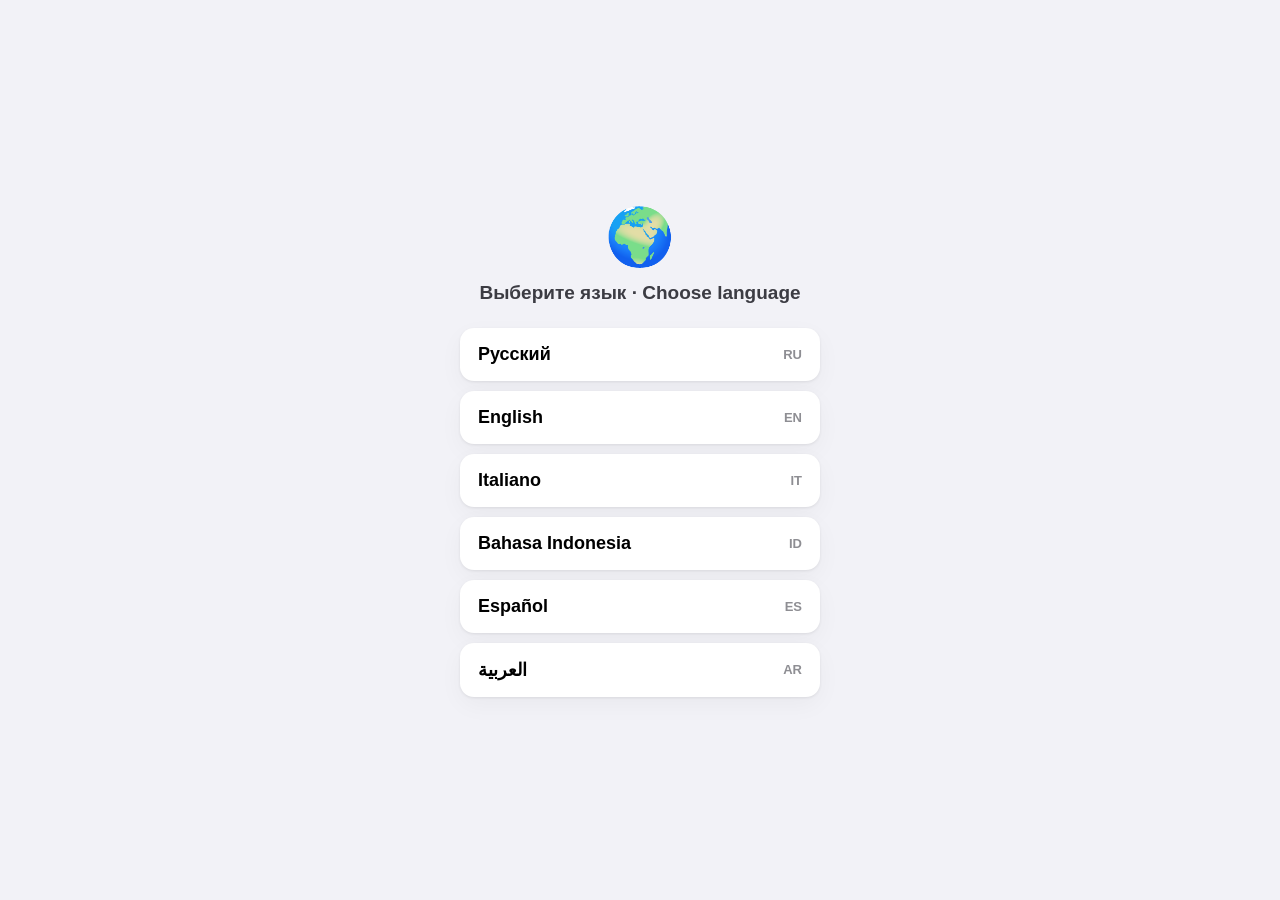
==== index.html @ 76f82409 "UX fixes: category carousel, backgrounds, warm dark theme, safer icons (v1.9) - Categories now pagin" ====
<!DOCTYPE html>
<html lang="ru">
<head>
  <meta charset="UTF-8">
  <meta name="viewport" content="width=device-width, initial-scale=1.0, viewport-fit=cover, maximum-scale=1.0, user-scalable=no">
  <meta name="theme-color" content="#F2F2F7" media="(prefers-color-scheme: light)">
  <meta name="theme-color" content="#241C15" media="(prefers-color-scheme: dark)">

  <!-- iOS PWA / установка на домашний экран -->
  <meta name="apple-mobile-web-app-capable" content="yes">
  <meta name="mobile-web-app-capable" content="yes">
  <meta name="apple-mobile-web-app-status-bar-style" content="default">
  <meta name="apple-mobile-web-app-title" content="Финансы">
  <link rel="apple-touch-icon" href="icons/apple-touch-icon.png">
  <link rel="icon" href="icons/icon-192.png">

  <link rel="manifest" href="manifest.webmanifest">
  <link rel="stylesheet" href="css/app.css">
  <title>Финансы</title>
</head>
<body>
  <div id="app">
    <header id="header">
      <button id="menu-btn" type="button" aria-label="Меню"><span></span><span></span><span></span></button>
      <div id="mode-label"></div>
      <div id="head-spacer"></div>
      <div id="head-balance"></div>
      <button id="analytics-btn" type="button" aria-label="Analytics">📊</button>
    </header>
    <main id="content"></main>
  </div>
  <script type="module" src="js/app.js"></script>
</body>
</html>
---- css/app.css ----
/* app.css — оформление в стиле iOS. Светлая/тёмная тема, safe-area insets. */

:root {
  --bg: #F2F2F7;
  --bg-elev: #FFFFFF;
  --card: #FFFFFF;
  --text: #000000;
  --text-2: #3C3C43;
  --text-3: #8E8E93;
  --sep: rgba(60,60,67,0.14);
  --sep-strong: rgba(60,60,67,0.29);
  --accent: #0A84FF;
  --green: #34C759;
  --red: #FF3B30;
  --fill: rgba(120,120,128,0.12);
  --fill-2: rgba(120,120,128,0.20);
  --shadow: 0 1px 3px rgba(0,0,0,0.08), 0 8px 24px rgba(0,0,0,0.04);
  --radius: 14px;
  --radius-lg: 20px;
  --tabbar-h: 56px;
  --safe-top: env(safe-area-inset-top, 0px);
  --safe-bottom: env(safe-area-inset-bottom, 0px);
  font-family: -apple-system, BlinkMacSystemFont, "SF Pro Text", "Segoe UI", Roboto, Helvetica, Arial, sans-serif;
}

/* Тёплая тёмная тема: не чёрная, а тёмно-коричнево-оливковая, мягкая,
   с охровыми нотками и невысоким контрастом. */
@media (prefers-color-scheme: dark) {
  :root:not([data-theme="light"]) {
    --bg: #241C15;
    --bg-elev: #322820;
    --card: #322820;
    --text: #F1E8DB;
    --text-2: #DECFBC;
    --text-3: #AA9A85;
    --sep: rgba(140,118,92,0.30);
    --sep-strong: rgba(170,146,116,0.52);
    --accent: #0A84FF;
    --fill: rgba(180,156,126,0.14);
    --fill-2: rgba(180,156,126,0.24);
    --shadow: 0 1px 3px rgba(0,0,0,0.45);
  }
}

:root[data-theme="dark"] {
  --bg: #241C15;
  --bg-elev: #322820;
  --card: #322820;
  --text: #F1E8DB;
  --text-2: #DECFBC;
  --text-3: #AA9A85;
  --sep: rgba(140,118,92,0.30);
  --sep-strong: rgba(170,146,116,0.52);
  --fill: rgba(180,156,126,0.14);
  --fill-2: rgba(180,156,126,0.24);
  --shadow: 0 1px 3px rgba(0,0,0,0.45);
}

* { margin: 0; padding: 0; box-sizing: border-box; -webkit-tap-highlight-color: transparent; }

/* touch-action: manipulation убирает двойной тап-зум iOS (мешал при быстром
   наборе цифр). text-size-adjust не даёт Safari масштабировать текст. */
html { -webkit-text-size-adjust: 100%; text-size-adjust: 100%; touch-action: manipulation; }
html, body { height: 100%; }

body {
  background: var(--bg);
  color: var(--text);
  overflow: hidden;
  -webkit-font-smoothing: antialiased;
  overscroll-behavior: none;
  touch-action: manipulation;
}
button, .key, .cat-chip, .tab, #menu-btn, #analytics-btn { touch-action: manipulation; }

button { font-family: inherit; cursor: pointer; border: none; background: none; color: inherit; }
input, select { font-family: inherit; font-size: 17px; color: var(--text); }

/* ---- Каркас приложения ---- */
#app {
  display: flex; flex-direction: column; height: 100vh; height: 100dvh;
  position: relative; background-color: var(--bg);
  background-repeat: repeat; background-position: center;
}
/* Тонкий «затемнитель» поверх своего фонового изображения — чтобы данные
   оставались читабельными (фон ненавязчивый). */
[data-bg="custom"] #app { background-image: var(--bg-custom); background-size: cover; background-attachment: fixed; }
[data-bg="custom"] #app::after {
  content: ''; position: absolute; inset: 0; background: var(--bg);
  opacity: 0.82; pointer-events: none; z-index: 0;
}
#header, #content { position: relative; z-index: 1; }

#header {
  display: flex; align-items: center;
  padding: calc(var(--safe-top) + 10px) 16px 6px;
  background: transparent;
}
#menu-btn {
  width: 42px; height: 42px; border-radius: 12px; background: var(--fill);
  display: flex; flex-direction: column; align-items: center; justify-content: center; gap: 4px;
}
#menu-btn:active { background: var(--fill-2); }
#menu-btn span { display: block; width: 18px; height: 2px; border-radius: 2px; background: var(--text); }
#header #mode-label { margin-inline-start: 12px; font-size: 21px; font-weight: 700; letter-spacing: -0.3px; }
#header #mode-label.expense { color: var(--accent); }
#header #mode-label.income { color: var(--green); }

#head-spacer { flex: 1; }
#head-balance { font-size: 15px; font-weight: 700; font-variant-numeric: tabular-nums; margin-inline-end: 8px; }
#analytics-btn { width: 38px; height: 38px; border-radius: 10px; background: var(--fill); display: flex; align-items: center; justify-content: center; font-size: 18px; }
#analytics-btn:active { background: var(--fill-2); }

/* Контейнер страницы окна — тащится пальцем при свайпе. */
.pager { min-height: 60vh; will-change: transform; }
#content.fit-mode { overflow: hidden; }
#content.fit-mode .pager { min-height: 0; }

/* ---- Новый «Обзор»: ввод в 2 касания ---- */
.entry-amount {
  text-align: center; font-size: 42px; font-weight: 700; letter-spacing: -1px;
  padding: 6px 0 14px; font-variant-numeric: tabular-nums;
}
.entry-amount.zero { color: var(--text-3); }
.entry-amount.shake { animation: shakeX .4s; }
@keyframes shakeX { 0%,100%{transform:translateX(0)} 20%,60%{transform:translateX(-8px)} 40%,80%{transform:translateX(8px)} }
.entry-keypad { display: grid; grid-template-columns: repeat(3, 1fr); gap: 8px; }
.entry-keypad .key {
  height: 52px; border-radius: 12px; background: var(--fill);
  font-size: 25px; font-weight: 500; display: flex; align-items: center; justify-content: center;
  transition: background .1s, transform .08s;
}
.entry-keypad .key:active { background: var(--fill-2); transform: scale(0.96); }
.entry-keypad .key-zero { grid-column: span 2; }
.entry-keypad .key-del { background: transparent; font-size: 22px; }

.cat-pager { margin-top: 14px; }
.cat-page { display: grid; grid-template-columns: repeat(4, 1fr); gap: 8px; }
.cat-dots { display: flex; justify-content: center; gap: 6px; margin-top: 10px; min-height: 8px; }
.cat-dot { width: 6px; height: 6px; border-radius: 50%; background: var(--sep-strong); transition: all .2s; }
.cat-dot.active { background: var(--accent); width: 16px; border-radius: 3px; }
.home-pager.income-mode .cat-dot.active { background: var(--green); }

.mini-hist { margin-top: 18px; }
.mini-hist-head { display: flex; align-items: center; justify-content: space-between; margin: 0 4px 8px; }
.mini-hist-head span { font-size: 15px; font-weight: 600; color: var(--text-2); }
.mini-more { color: var(--accent); font-size: 14px; font-weight: 600; }
.mini-empty { text-align: center; color: var(--text-3); padding: 16px; font-size: 15px; }

#content {
  flex: 1;
  overflow-y: auto;
  -webkit-overflow-scrolling: touch;
  padding: 8px 16px calc(var(--safe-bottom) + 96px);
}

/* ---- Таб-бар ---- */
#tabbar {
  position: fixed; left: 0; right: 0; bottom: 0;
  height: calc(var(--tabbar-h) + var(--safe-bottom));
  padding-bottom: var(--safe-bottom);
  display: flex;
  background: color-mix(in srgb, var(--bg-elev) 82%, transparent);
  backdrop-filter: saturate(180%) blur(20px);
  -webkit-backdrop-filter: saturate(180%) blur(20px);
  border-top: 0.5px solid var(--sep);
  z-index: 50;
}
.tab {
  flex: 1; display: flex; flex-direction: column; align-items: center; justify-content: center;
  gap: 2px; color: var(--text-3); transition: color .15s;
}
.tab.active { color: var(--accent); }
.tab-icon { font-size: 22px; line-height: 1; }
.tab-label { font-size: 10px; font-weight: 500; }

/* ---- Плавающая кнопка + ---- */
#fab {
  position: fixed; right: 20px;
  bottom: calc(var(--safe-bottom) + 22px);
  width: 56px; height: 56px; border-radius: 50%;
  background: var(--accent); color: #fff;
  font-size: 30px; font-weight: 300; line-height: 1;
  display: flex; align-items: center; justify-content: center;
  box-shadow: 0 6px 20px rgba(10,132,255,0.5);
  z-index: 40; transition: transform .12s;
}
#fab:active { transform: scale(0.92); }

/* ---- Заголовки экранов ---- */
.screen-title { font-size: 28px; font-weight: 700; letter-spacing: -0.5px; margin: 8px 4px 16px; }

/* ---- Карточка баланса ---- */
.balance-card {
  background: linear-gradient(135deg, #0A84FF 0%, #5E5CE6 100%);
  color: #fff; border-radius: var(--radius-lg); padding: 22px 20px;
  box-shadow: 0 10px 30px rgba(94,92,230,0.35); margin-bottom: 16px;
}
.balance-label { font-size: 14px; opacity: 0.85; font-weight: 500; }
.balance-value { font-size: 38px; font-weight: 700; letter-spacing: -1px; margin: 4px 0 16px; }
.balance-split { display: flex; gap: 12px; }
.split-item { flex: 1; background: rgba(255,255,255,0.16); border-radius: 12px; padding: 10px 12px; }
.split-label { font-size: 12px; opacity: 0.85; }
.split-value { font-size: 17px; font-weight: 600; margin-top: 2px; }

/* ---- Сегмент-контрол ---- */
.period-bar { margin-bottom: 14px; }
.segmented {
  display: flex; background: var(--fill); border-radius: 9px; padding: 2px; gap: 2px;
}
.seg {
  flex: 1; padding: 7px 8px; border-radius: 7px; font-size: 13px; font-weight: 500;
  color: var(--text); transition: background .15s;
}
.seg.active { background: var(--bg-elev); box-shadow: var(--shadow); font-weight: 600; }

/* ---- Список операций ---- */
.trx-list { }
.trx-day { font-size: 13px; font-weight: 600; color: var(--text-3); margin: 18px 8px 6px; text-transform: capitalize; }
.trx-group { background: var(--card); border-radius: var(--radius); overflow: hidden; box-shadow: var(--shadow); }
.trx-row {
  display: flex; align-items: center; gap: 12px; padding: 11px 14px;
  border-bottom: 0.5px solid var(--sep);
}
.trx-row:last-child { border-bottom: none; }
.trx-row:active { background: var(--fill); }
.trx-icon {
  width: 38px; height: 38px; border-radius: 10px; flex-shrink: 0;
  display: flex; align-items: center; justify-content: center; font-size: 20px;
  background: color-mix(in srgb, var(--chip, #8E8E93) 20%, transparent);
}
.trx-main { flex: 1; min-width: 0; }
.trx-title { font-size: 16px; font-weight: 500; white-space: nowrap; overflow: hidden; text-overflow: ellipsis; }
.trx-note { font-size: 13px; color: var(--text-3); white-space: nowrap; overflow: hidden; text-overflow: ellipsis; }
.trx-amount { text-align: right; flex-shrink: 0; }
.trx-amount-main { font-size: 16px; font-weight: 600; font-variant-numeric: tabular-nums; }
.trx-amount-main.income { color: var(--green); }
.trx-amount-main.expense { color: var(--text); }
.trx-amount-orig { font-size: 12px; color: var(--text-3); }

/* ---- Пустые состояния ---- */
.empty { text-align: center; padding: 60px 20px; }
.empty-emoji { font-size: 52px; margin-bottom: 12px; }
.empty-title { font-size: 18px; font-weight: 600; }
.empty-hint { font-size: 15px; color: var(--text-3); margin-top: 4px; }
.empty-inline { text-align: center; color: var(--text-3); padding: 28px 12px; font-size: 15px; }

/* ---- Карточки ---- */
.card {
  background: var(--card); border-radius: var(--radius); padding: 16px;
  box-shadow: var(--shadow); margin-bottom: 16px;
}
.card-title { font-size: 15px; font-weight: 600; color: var(--text-2); margin-bottom: 12px; }

/* ---- Кольцевая диаграмма ---- */
.donut-wrap { position: relative; width: 180px; height: 180px; margin: 4px auto 12px; }
.donut { display: block; }
.donut-center {
  position: absolute; inset: 0; display: flex; flex-direction: column;
  align-items: center; justify-content: center; pointer-events: none;
}
.donut-top { font-size: 20px; font-weight: 700; letter-spacing: -0.5px; }
.donut-bottom { font-size: 12px; color: var(--text-3); }

/* ---- Легенда ---- */
.legend { display: flex; flex-direction: column; gap: 2px; }
.legend-row { display: flex; align-items: center; gap: 8px; padding: 7px 2px; border-bottom: 0.5px solid var(--sep); font-size: 15px; }
.legend-row:last-child { border-bottom: none; }
.legend-dot { width: 12px; height: 12px; border-radius: 4px; flex-shrink: 0; background: var(--text-3); }
.legend-dot.income { background: var(--green); }
.legend-dot.expense { background: var(--red); }
.legend-name { flex: 1; white-space: nowrap; overflow: hidden; text-overflow: ellipsis; }
.legend-pct { color: var(--text-3); font-size: 13px; min-width: 34px; text-align: right; }
.legend-amount { font-weight: 600; font-variant-numeric: tabular-nums; min-width: 70px; text-align: right; }

/* ---- Столбчатая диаграмма ---- */
.bars { display: flex; align-items: flex-end; gap: 8px; height: 140px; padding: 8px 0; }
.bar-col { flex: 1; display: flex; flex-direction: column; align-items: center; height: 100%; }
.bar-pair { flex: 1; display: flex; align-items: flex-end; gap: 3px; width: 100%; justify-content: center; }
.bar { width: 40%; max-width: 16px; border-radius: 4px 4px 0 0; min-height: 2px; transition: height .3s; }
.bar.income { background: var(--green); }
.bar.expense { background: var(--red); }
.bar-label { font-size: 11px; color: var(--text-3); margin-top: 6px; text-transform: capitalize; }

/* ---- Прогноз ---- */
.forecast-hero {
  background: linear-gradient(135deg, #34C759 0%, #0A84FF 100%);
  color: #fff; border-radius: var(--radius-lg); padding: 22px 20px; text-align: center;
  box-shadow: 0 10px 30px rgba(52,199,89,0.3); margin-bottom: 16px;
}
.forecast-hero.negative { background: linear-gradient(135deg, #FF9500 0%, #FF3B30 100%); box-shadow: 0 10px 30px rgba(255,59,48,0.3); }
.forecast-hero-label { font-size: 14px; opacity: 0.9; }
.forecast-hero-value { font-size: 40px; font-weight: 700; letter-spacing: -1px; margin: 6px 0; }
.forecast-hero-sub { font-size: 14px; opacity: 0.9; }
.line-row { display: flex; justify-content: space-between; align-items: center; padding: 11px 2px; border-bottom: 0.5px solid var(--sep); font-size: 16px; }
.line-row:last-child { border-bottom: none; }
.line-label { color: var(--text-2); }
.line-value { font-weight: 600; font-variant-numeric: tabular-nums; }
.line-value.income { color: var(--green); }
.line-value.expense { color: var(--red); }
.avg-card { text-align: center; }
.avg-value { font-size: 26px; font-weight: 700; letter-spacing: -0.5px; }
.avg-value.expense { color: var(--red); }
.avg-hint { font-size: 13px; color: var(--text-3); margin-top: 4px; }
.preset-row { display: flex; gap: 8px; margin-top: 12px; }
.preset { flex: 1; padding: 8px; border-radius: 9px; background: var(--fill); font-size: 14px; font-weight: 500; }
.preset:active { background: var(--fill-2); }

/* ---- Заголовок списка с кнопкой + ---- */
.list-header { display: flex; align-items: center; justify-content: space-between; margin: 8px 4px 10px; }
.list-header-title { font-size: 20px; font-weight: 700; }
.list-add { width: 30px; height: 30px; border-radius: 50%; background: var(--fill); color: var(--accent); font-size: 22px; font-weight: 400; line-height: 1; display: flex; align-items: center; justify-content: center; }

/* ---- Бюджеты ---- */
.budget-card { padding: 14px 16px; }
.budget-head { display: flex; justify-content: space-between; align-items: center; margin-bottom: 10px; }
.budget-title { display: flex; align-items: center; gap: 8px; font-size: 16px; font-weight: 600; }
.budget-emoji { font-size: 18px; }
.budget-nums { font-size: 14px; color: var(--text-3); font-variant-numeric: tabular-nums; }
.budget-foot { font-size: 13px; color: var(--text-3); margin-top: 8px; }
.budget-foot.over { color: var(--red); font-weight: 600; }
.progress { height: 8px; border-radius: 4px; background: var(--fill); overflow: hidden; }
.progress-fill { height: 100%; border-radius: 4px; background: var(--accent); transition: width .3s; }
.progress-fill.over { background: var(--red); width: 100% !important; }

/* ---- Настройки ---- */
.settings-group { background: var(--card); border-radius: var(--radius); overflow: hidden; box-shadow: var(--shadow); margin-bottom: 20px; }
.group-caption { font-size: 13px; color: var(--text-3); margin: 4px 16px 6px; text-transform: uppercase; letter-spacing: 0.3px; }
.setting-row { display: flex; align-items: center; justify-content: space-between; padding: 11px 16px; border-bottom: 0.5px solid var(--sep); gap: 12px; }
.setting-row:last-child { border-bottom: none; }
.setting-label { font-size: 16px; }
.row-control { background: var(--fill); border: none; border-radius: 8px; padding: 7px 10px; font-size: 15px; max-width: 55%; }
.nav-row { display: flex; align-items: center; gap: 12px; padding: 12px 16px; border-bottom: 0.5px solid var(--sep); }
.nav-row:last-child { border-bottom: none; }
.nav-row:active { background: var(--fill); }
.nav-icon { font-size: 18px; width: 24px; text-align: center; }
.nav-label { flex: 1; font-size: 16px; }
.nav-row.danger .nav-label { color: var(--red); }
.nav-chevron { color: var(--text-3); font-size: 20px; }
.about-row { padding: 14px 16px; }
.about-row p { font-size: 14px; color: var(--text-2); line-height: 1.5; }
.install-note { font-size: 13px; color: var(--text-3); text-align: center; padding: 8px 20px; line-height: 1.5; }

/* ---- Формы ---- */
.form { display: flex; flex-direction: column; gap: 16px; }
.field { display: flex; flex-direction: column; gap: 7px; }
.field-label { font-size: 13px; font-weight: 600; color: var(--text-3); text-transform: uppercase; letter-spacing: 0.3px; padding-left: 2px; }
.select { width: 100%; background: var(--fill); border: none; border-radius: 10px; padding: 12px 14px; font-size: 17px; }
select.select { appearance: none; -webkit-appearance: none; }
.amount-wrap { display: flex; align-items: center; gap: 8px; justify-content: center; padding: 8px 0; }
.amount-input { width: auto; max-width: 70%; text-align: right; background: none; border: none; font-size: 44px; font-weight: 700; letter-spacing: -1px; }
.amount-input:focus { outline: none; }
.amount-cur { font-size: 32px; font-weight: 600; color: var(--text-3); }
.form-error { color: var(--red); font-size: 14px; text-align: center; min-height: 0; }
.form-error:empty { display: none; }

.btn-primary { background: var(--accent); color: #fff; border-radius: 12px; padding: 15px; font-size: 17px; font-weight: 600; }
.btn-primary:active { opacity: 0.85; }
.btn-danger { background: var(--fill); color: var(--red); border-radius: 12px; padding: 14px; font-size: 17px; font-weight: 500; }

/* ---- Сетка категорий ---- */
.cat-grid { display: grid; grid-template-columns: repeat(4, 1fr); gap: 8px; }
.cat-chip {
  display: flex; flex-direction: column; align-items: center; gap: 4px; padding: 10px 4px;
  border-radius: 12px; background: var(--fill); transition: transform .1s;
}
.cat-chip.active { background: color-mix(in srgb, var(--chip, var(--accent)) 22%, transparent); box-shadow: inset 0 0 0 2px var(--chip, var(--accent)); }
.cat-chip.disabled { opacity: 0.35; }
.cat-emoji { width: 34px; height: 34px; border-radius: 9px; display: flex; align-items: center; justify-content: center; font-size: 19px; background: color-mix(in srgb, var(--chip, #8E8E93) 22%, transparent); }
.cat-name { font-size: 11px; text-align: center; white-space: nowrap; overflow: hidden; text-overflow: ellipsis; max-width: 100%; }

/* ---- Пикеры эмодзи/цвета ---- */
.emoji-grid { display: grid; grid-template-columns: repeat(8, 1fr); gap: 6px; }
.emoji-pick { aspect-ratio: 1; border-radius: 9px; background: var(--fill); font-size: 20px; display: flex; align-items: center; justify-content: center; }
.emoji-pick.active { box-shadow: inset 0 0 0 2px var(--accent); }
.color-grid { display: grid; grid-template-columns: repeat(6, 1fr); gap: 8px; }
.color-pick { aspect-ratio: 1; border-radius: 50%; }
.color-pick.active { box-shadow: 0 0 0 3px var(--bg), 0 0 0 5px var(--accent); }
.cat-manage-list { display: flex; flex-direction: column; }
.cat-manage-row { display: flex; align-items: center; gap: 12px; padding: 10px 14px; border-bottom: 0.5px solid var(--sep); }
.cat-manage-row:last-child { border-bottom: none; }
.cat-manage-name { flex: 1; font-size: 16px; }

/* ---- Модальный лист (sheet) ---- */
.sheet-backdrop {
  position: fixed; inset: 0; background: rgba(0,0,0,0.4);
  display: flex; align-items: flex-end; z-index: 100;
  opacity: 0; transition: opacity .25s;
}
.sheet-backdrop.open { opacity: 1; }
.sheet {
  width: 100%; max-height: 92vh; background: var(--bg-elev);
  border-radius: 16px 16px 0 0; display: flex; flex-direction: column;
  transform: translateY(100%); transition: transform .28s cubic-bezier(.32,.72,0,1);
  padding-bottom: var(--safe-bottom);
}
.sheet-backdrop.open .sheet { transform: translateY(0); }
.sheet.sheet-full { height: 94vh; height: 94dvh; max-height: 94vh; }
.sheet.sheet-full .sheet-body { flex: 1; }
.sheet-grabber { width: 36px; height: 5px; border-radius: 3px; background: var(--sep-strong); margin: 8px auto 0; }
.sheet-header { display: flex; align-items: center; padding: 8px 16px; }
.sheet-title { flex: 1; text-align: center; font-size: 17px; font-weight: 600; }
.sheet-cancel { color: var(--accent); font-size: 17px; min-width: 60px; text-align: left; }
.sheet-spacer { min-width: 60px; }
.sheet-body { overflow-y: auto; -webkit-overflow-scrolling: touch; padding: 8px 20px 24px; }

/* ---- Тост ---- */
.toast {
  position: fixed; left: 50%; bottom: calc(var(--safe-bottom) + 96px);
  transform: translate(-50%, 20px); background: rgba(30,30,32,0.95); color: #fff;
  padding: 12px 20px; border-radius: 12px; font-size: 15px; z-index: 200;
  opacity: 0; transition: all .3s; backdrop-filter: blur(10px);
}
.toast.show { opacity: 1; transform: translate(-50%, 0); }

/* ---- Диалог подтверждения ---- */
.alert-backdrop {
  position: fixed; inset: 0; background: rgba(0,0,0,0.4); z-index: 300;
  display: flex; align-items: center; justify-content: center; padding: 40px;
  opacity: 0; transition: opacity .2s;
}
.alert-backdrop.open { opacity: 1; }
.alert { background: var(--bg-elev); border-radius: 16px; width: 100%; max-width: 280px; overflow: hidden; text-align: center; }
.alert-msg { padding: 20px 18px; font-size: 15px; line-height: 1.4; }
.alert-actions { display: flex; border-top: 0.5px solid var(--sep); }
.alert-btn { flex: 1; padding: 13px; font-size: 17px; color: var(--accent); }
.alert-btn.danger { color: var(--red); font-weight: 600; border-left: 0.5px solid var(--sep); }

/* ---- Два окна «Обзора»: расходы (синее) / доходы (зелёное) ---- */
.balance-card { animation: cardIn .22s ease; }
@keyframes cardIn { from { opacity: 0.35; transform: translateY(-3px); } to { opacity: 1; transform: none; } }
.balance-card.income-mode {
  background: linear-gradient(135deg, #30D158 0%, #34C759 55%, #248A3D 100%);
  box-shadow: 0 10px 30px rgba(52,199,89,0.35);
}
.pad-hint { margin-top: 14px; font-size: 12px; opacity: 0.75; text-align: center; font-weight: 500; }
.win-dots { display: flex; justify-content: center; gap: 7px; margin: 12px 0 14px; }
.win-dot { width: 7px; height: 7px; border-radius: 50%; background: var(--sep-strong); transition: all .2s; }
.win-dot.active { background: var(--accent); width: 20px; border-radius: 4px; }
.balance-card.income-mode ~ .win-dots .win-dot.active { background: var(--green); }

/* ---- Цифровая клавиатура ввода суммы ---- */
.pad-backdrop {
  position: fixed; inset: 0; background: rgba(0,0,0,0.4); z-index: 150;
  display: flex; align-items: flex-end; opacity: 0; transition: opacity .25s;
}
.pad-backdrop.open { opacity: 1; }
.pad {
  width: 100%; background: var(--bg-elev); border-radius: 18px 18px 0 0;
  padding: 8px 16px calc(18px + var(--safe-bottom));
  transform: translateY(100%); transition: transform .28s cubic-bezier(.32,.72,0,1);
}
.pad-backdrop.open .pad { transform: translateY(0); }
.pad .sheet-grabber { margin: 4px auto 6px; }
.pad-type { text-align: center; font-size: 13px; font-weight: 600; text-transform: uppercase; letter-spacing: 0.4px; color: var(--text-3); }
.pad-type.income { color: var(--green); }
.pad-type.expense { color: var(--red); }
.pad-amount {
  text-align: center; font-size: 46px; font-weight: 700; letter-spacing: -1px;
  padding: 10px 0 18px; font-variant-numeric: tabular-nums; min-height: 66px;
}
.pad-grid { display: grid; grid-template-columns: repeat(3, 1fr); gap: 10px; }
.pad-key {
  height: 62px; border-radius: 14px; background: var(--fill);
  font-size: 26px; font-weight: 500; display: flex; align-items: center; justify-content: center;
  transition: background .1s, transform .08s;
}
.pad-key:active { background: var(--fill-2); transform: scale(0.96); }
.pad-key.del { font-size: 24px; background: transparent; }
.pad-key.ok { background: var(--green); color: #fff; font-size: 28px; }
.pad-key.ok.disabled { opacity: 0.4; pointer-events: none; }

/* ---- iOS-переключатель ---- */
.switch { position: relative; display: inline-block; width: 51px; height: 31px; flex-shrink: 0; }
.switch-input { position: absolute; opacity: 0; width: 0; height: 0; }
.switch-track {
  position: absolute; inset: 0; border-radius: 16px; background: var(--fill-2);
  transition: background .2s;
}
.switch-thumb {
  position: absolute; top: 2px; left: 2px; width: 27px; height: 27px; border-radius: 50%;
  background: #fff; box-shadow: 0 2px 5px rgba(0,0,0,0.25); transition: transform .2s;
}
.switch-input:checked + .switch-track { background: var(--green); }
.switch-input:checked + .switch-track .switch-thumb { transform: translateX(20px); }
.setting-hint { font-size: 13px; color: var(--text-3); padding: 2px 16px 12px; line-height: 1.4; }
.num-input { width: 92px; max-width: 92px; text-align: right; -moz-appearance: textfield; }
.version-badge { color: var(--text-3); font-variant-numeric: tabular-nums; }

/* ---- Строка поиска на «Обзоре» ---- */
.search-pill {
  display: flex; align-items: center; gap: 8px; width: 100%;
  background: var(--fill); border-radius: 12px; padding: 11px 14px;
  color: var(--text-3); font-size: 16px; margin-bottom: 8px;
}
.search-pill:active { background: var(--fill-2); }
.search-ico { font-size: 15px; }

/* ---- Кнопка «Развернуть историю» ---- */
.expand-history {
  display: flex; align-items: center; justify-content: center; gap: 8px;
  margin: 10px auto 0; padding: 9px 18px; border-radius: 20px;
  background: var(--fill); color: var(--accent); font-size: 14px; font-weight: 600;
}
.expand-history:active { background: var(--fill-2); }
.expand-history .expand-count {
  background: var(--fill-2); color: var(--text-3); font-size: 12px; font-weight: 600;
  padding: 1px 8px; border-radius: 10px; min-width: 20px; text-align: center;
}

/* ---- Экран поиска ---- */
.search-row { display: flex; gap: 10px; align-items: stretch; }
.hist-search {
  flex: 1; min-width: 0; background: var(--fill); border: none; border-radius: 12px;
  padding: 12px 14px; font-size: 17px; -webkit-appearance: none; appearance: none;
}
.filter-btn {
  flex: 0 0 48px; width: 48px; border-radius: 12px; background: var(--fill);
  display: flex; align-items: center; justify-content: center; color: var(--text-2);
  position: relative;
}
.filter-btn:active { background: var(--fill-2); }
.filter-btn.active { background: var(--accent); color: #fff; }
.filter-btn.has-filters::after {
  content: ''; position: absolute; top: 7px; right: 7px;
  width: 8px; height: 8px; border-radius: 50%; background: var(--red);
  box-shadow: 0 0 0 2px var(--bg-elev);
}
.filter-panel { display: none; flex-direction: column; gap: 16px; margin-top: 14px; }
.filter-panel.open { display: flex; }
.row-2 { display: flex; gap: 12px; }
.row-2 > .field { flex: 1; min-width: 0; }
.search-summary { font-size: 14px; color: var(--text-3); text-align: center; padding: 4px 0; }
.search-results { display: flex; flex-direction: column; }
input[type="search"] { -webkit-appearance: none; appearance: none; }

/* ---- Всплывающее меню разделов ---- */
.menu-backdrop {
  position: fixed; inset: 0; background: rgba(0,0,0,0.35); z-index: 120;
  opacity: 0; transition: opacity .2s;
}
.menu-backdrop.open { opacity: 1; }
.menu-panel {
  position: absolute; top: calc(var(--safe-top) + 56px); left: 12px;
  min-width: 232px; background: var(--bg-elev); border-radius: 16px;
  box-shadow: 0 12px 40px rgba(0,0,0,0.28); padding: 6px; overflow: hidden;
  transform: translateY(-8px) scale(0.96); transform-origin: top left;
  opacity: 0; transition: transform .2s cubic-bezier(.32,.72,0,1), opacity .2s;
}
.menu-backdrop.open .menu-panel { transform: none; opacity: 1; }
.menu-item {
  display: flex; align-items: center; gap: 13px; width: 100%;
  padding: 12px 12px; border-radius: 11px; text-align: left; font-size: 17px;
}
.menu-item:active { background: var(--fill); }
.menu-item.active { background: var(--fill); }
.menu-item-icon { font-size: 20px; width: 26px; text-align: center; }
.menu-item-label { flex: 1; }
.menu-item-check { color: var(--accent); font-weight: 700; }

/* ---- Футер версии внизу настроек ---- */
.version-footer { text-align: center; color: var(--text-3); font-size: 13px; padding: 16px 0 8px; }

/* ---- Экран выбора языка (первый запуск) ---- */
.onboard-backdrop {
  position: fixed; inset: 0; background: var(--bg); z-index: 500;
  display: flex; align-items: center; justify-content: center;
  padding: calc(var(--safe-top) + 24px) 24px calc(var(--safe-bottom) + 24px);
}
.onboard-card { width: 100%; max-width: 360px; text-align: center; }
.onboard-emoji { font-size: 56px; margin-bottom: 12px; }
.onboard-title { font-size: 19px; font-weight: 700; margin-bottom: 24px; color: var(--text-2); }
.onboard-langs { display: flex; flex-direction: column; gap: 10px; }
.onboard-lang {
  display: flex; align-items: center; justify-content: space-between;
  padding: 16px 18px; border-radius: 14px; background: var(--card);
  box-shadow: var(--shadow); font-size: 18px; font-weight: 600;
}
.onboard-lang:active { background: var(--fill); }
.onboard-lang-code { color: var(--text-3); font-size: 13px; font-weight: 600; }

/* ---- Поддержка письма справа налево (арабский) ---- */
[dir="rtl"] #fab { right: auto; left: 20px; }
[dir="rtl"] .menu-panel { left: auto; right: 12px; transform-origin: top right; }
[dir="rtl"] .nav-chevron { transform: scaleX(-1); }
[dir="rtl"] .amount-input { text-align: left; }

/* ---- Фоновые паттерны (ненавязчивые, работают в обеих темах) ---- */
[data-bg="dots"] #app,   .bg-swatch[data-bg="dots"]   { background-image: radial-gradient(rgba(128,128,128,.12) 1.5px, transparent 1.6px); background-size: 16px 16px; }
[data-bg="grid"] #app,   .bg-swatch[data-bg="grid"]   { background-image: linear-gradient(rgba(128,128,128,.10) 1px, transparent 1px), linear-gradient(90deg, rgba(128,128,128,.10) 1px, transparent 1px); background-size: 20px 20px; }
[data-bg="diag"] #app,   .bg-swatch[data-bg="diag"]   { background-image: repeating-linear-gradient(45deg, rgba(128,128,128,.08) 0 2px, transparent 2px 12px); }
[data-bg="cross"] #app,  .bg-swatch[data-bg="cross"]  { background-image: repeating-linear-gradient(0deg, rgba(128,128,128,.08) 0 1px, transparent 1px 16px), repeating-linear-gradient(90deg, rgba(128,128,128,.08) 0 1px, transparent 1px 16px); }
[data-bg="checker"] #app,.bg-swatch[data-bg="checker"]{ background-image: linear-gradient(45deg, rgba(128,128,128,.07) 25%, transparent 25% 75%, rgba(128,128,128,.07) 75%); background-size: 18px 18px; }
[data-bg="zigzag"] #app, .bg-swatch[data-bg="zigzag"] { background-image: repeating-linear-gradient(135deg, rgba(128,128,128,.08) 0 2px, transparent 2px 11px); }
[data-bg="waves"] #app,  .bg-swatch[data-bg="waves"]  { background-image: radial-gradient(circle at 10px -5px, transparent 11px, rgba(128,128,128,.07) 12px 13px, transparent 14px); background-size: 22px 22px; }

/* ---- Выбор фона в настройках ---- */
.bg-picker-wrap { padding: 6px; }
.bg-grid { display: grid; grid-template-columns: repeat(4, 1fr); gap: 10px; padding: 8px; }
.bg-swatch {
  width: 100%; aspect-ratio: 1; border-radius: 12px; background-color: var(--fill);
  position: relative; display: flex; align-items: center; justify-content: center;
  background-repeat: repeat; overflow: hidden;
}
.bg-swatch.active { box-shadow: inset 0 0 0 2px var(--accent); }
.bg-none-x { color: var(--text-3); font-size: 18px; }
.bg-custom { background-size: cover; background-position: center; }
.bg-plus { font-size: 24px; color: var(--text-3); font-weight: 300; }

/* ---- Редактор категории: превью иконки + загрузка ---- */
.icon-field { display: flex; flex-direction: column; gap: 12px; }
.icon-preview { align-self: center; width: 56px; height: 56px; border-radius: 14px; font-size: 28px; }
.icon-rules { font-size: 12px; color: var(--text-3); text-align: center; margin-top: -6px; }
.btn-upload { background: var(--fill); border-radius: 10px; padding: 11px; font-size: 15px; font-weight: 500; color: var(--accent); }
.cat-img { width: 100%; height: 100%; object-fit: cover; border-radius: inherit; display: block; }

/* ---- Категории на «Обзоре»: карусель + пустые ячейки ---- */
.cat-viewport { overflow: hidden; }
.cat-track { display: flex; }
.cat-track > .cat-page { flex: 0 0 100%; }
.cat-chip.cat-add { align-items: center; justify-content: center; background: transparent; box-shadow: inset 0 0 0 1.5px var(--sep-strong); }
.cat-add-plus { font-size: 26px; color: var(--text-3); font-weight: 300; }

.reset-msg { font-size: 15px; color: var(--text-2); line-height: 1.4; }

body.modal-open { overflow: hidden; }
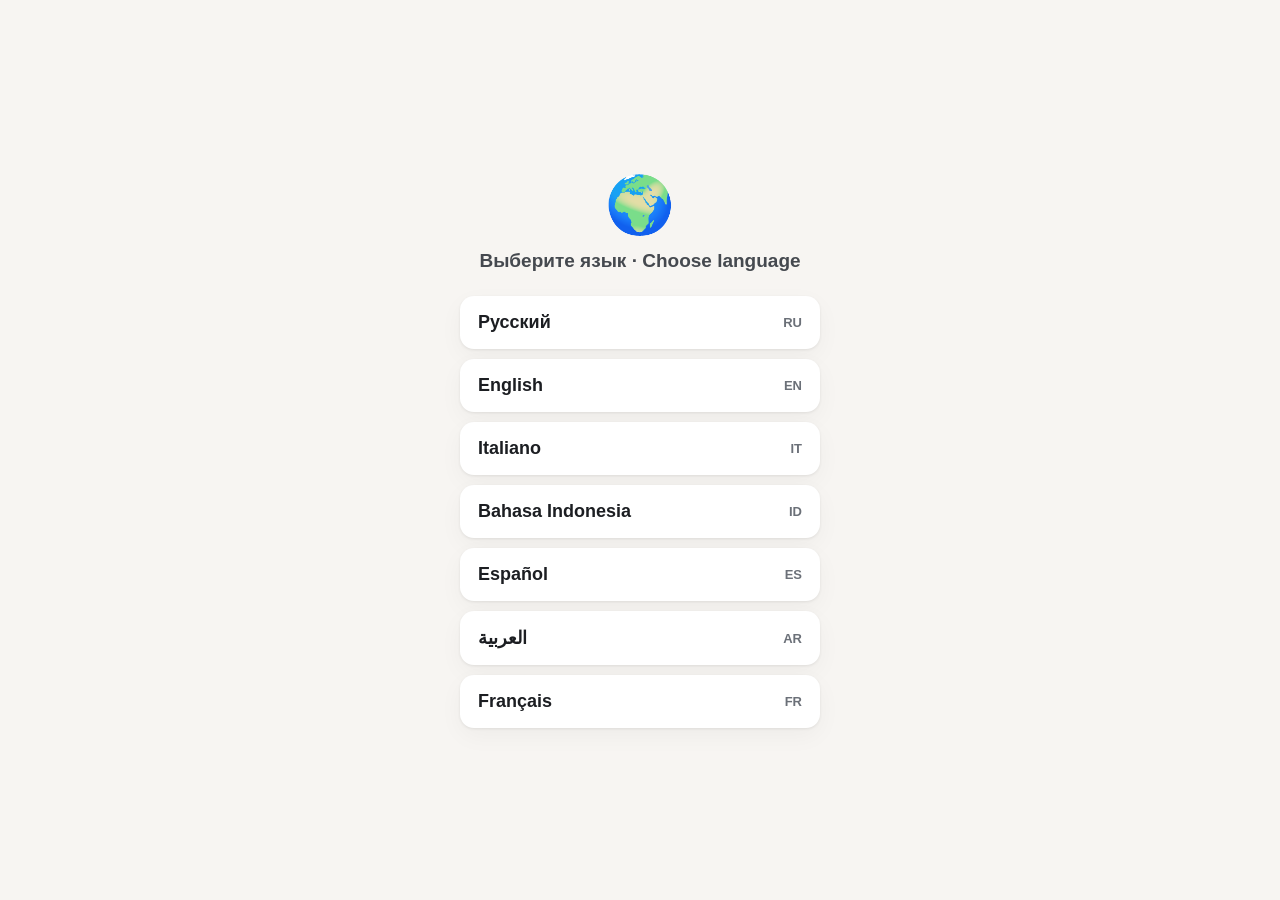
==== commit 204f7d06: "v1.32: иконки-плитки категорий + единая палитра проекта - Все кнопки категорий заменены на набор SVG" ====
--- a/index.html
+++ b/index.html
@@ -3,8 +3,8 @@
 <head>
   <meta charset="UTF-8">
   <meta name="viewport" content="width=device-width, initial-scale=1.0, viewport-fit=cover, maximum-scale=1.0, user-scalable=no">
-  <meta name="theme-color" content="#F2F2F7" media="(prefers-color-scheme: light)">
-  <meta name="theme-color" content="#241C15" media="(prefers-color-scheme: dark)">
+  <meta name="theme-color" content="#F7F5F2" media="(prefers-color-scheme: light)">
+  <meta name="theme-color" content="#15171C" media="(prefers-color-scheme: dark)">
 
   <!-- iOS PWA / установка на домашний экран -->
   <meta name="apple-mobile-web-app-capable" content="yes">
@@ -25,6 +25,7 @@
       <div id="mode-label"></div>
       <div id="head-spacer"></div>
       <div id="head-balance"></div>
+      <button id="budget-ring" type="button" aria-label="Бюджет"></button>
       <button id="analytics-btn" type="button" aria-label="Analytics">📊</button>
     </header>
     <main id="content"></main>
--- a/css/app.css
+++ b/css/app.css
@@ -1,19 +1,24 @@
 /* app.css — оформление в стиле iOS. Светлая/тёмная тема, safe-area insets. */
 
 :root {
-  --bg: #F2F2F7;
-  --bg-elev: #FFFFFF;
+  /* Палитра проекта (см. PALETTE.md из набора иконок). Светлая тема. */
+  --bg: #F7F5F2;          /* N01 фон */
+  --bg-elev: #FFFFFF;     /* N02 поверхность */
   --card: #FFFFFF;
-  --text: #000000;
-  --text-2: #3C3C43;
-  --text-3: #8E8E93;
-  --sep: rgba(60,60,67,0.14);
-  --sep-strong: rgba(60,60,67,0.29);
-  --accent: #0A84FF;
-  --green: #34C759;
-  --red: #FF3B30;
-  --fill: rgba(120,120,128,0.12);
-  --fill-2: rgba(120,120,128,0.20);
+  --text: #1C1E22;        /* N04 текст основной */
+  --text-2: #45494F;      /* между основным и вторичным */
+  --text-3: #6B7078;      /* N05 текст вторичный */
+  --sep: #E4E1DB;         /* N03 разделитель */
+  --sep-strong: #CFCBC2;
+  --accent: #304CA6;      /* S01 бренд */
+  --green: #2E8A5F;       /* S02 успех / доход */
+  --red: #BE2D31;         /* S04 ошибка / перерасход */
+  --warning: #D69729;     /* S03 предупреждение */
+  --info: #3786BE;        /* S05 информация */
+  /* Непрозрачные заливки: чтобы фоновый паттерн оставался ПОЗАДИ кнопок и
+     карточек, а не просвечивал сквозь них. Формула адаптируется к теме. */
+  --fill: color-mix(in srgb, var(--text) 8%, var(--bg));
+  --fill-2: color-mix(in srgb, var(--text) 16%, var(--bg));
   --shadow: 0 1px 3px rgba(0,0,0,0.08), 0 8px 24px rgba(0,0,0,0.04);
   --radius: 14px;
   --radius-lg: 20px;
@@ -25,35 +30,49 @@
 
 /* Тёплая тёмная тема: не чёрная, а тёмно-коричнево-оливковая, мягкая,
    с охровыми нотками и невысоким контрастом. */
+/* Тёмная тема из палитры (нейтральная, N06–N10). */
 @media (prefers-color-scheme: dark) {
   :root:not([data-theme="light"]) {
-    --bg: #241C15;
-    --bg-elev: #322820;
-    --card: #322820;
-    --text: #F1E8DB;
-    --text-2: #DECFBC;
-    --text-3: #AA9A85;
-    --sep: rgba(140,118,92,0.30);
-    --sep-strong: rgba(170,146,116,0.52);
-    --accent: #0A84FF;
-    --fill: rgba(180,156,126,0.14);
-    --fill-2: rgba(180,156,126,0.24);
-    --shadow: 0 1px 3px rgba(0,0,0,0.45);
+    --bg: #15171C;
+    --bg-elev: #1E2127;
+    --card: #1E2127;
+    --text: #F1F1F3;
+    --text-2: #C6C9CE;
+    --text-3: #9DA1A9;
+    --sep: #2B2E36;
+    --sep-strong: #3A3E47;
+    --accent: #6E86DC;   /* бренд, осветлённый для читаемости на тёмном */
+    --shadow: 0 1px 3px rgba(0,0,0,0.5);
   }
 }
 
 :root[data-theme="dark"] {
-  --bg: #241C15;
-  --bg-elev: #322820;
-  --card: #322820;
-  --text: #F1E8DB;
-  --text-2: #DECFBC;
-  --text-3: #AA9A85;
-  --sep: rgba(140,118,92,0.30);
-  --sep-strong: rgba(170,146,116,0.52);
-  --fill: rgba(180,156,126,0.14);
-  --fill-2: rgba(180,156,126,0.24);
-  --shadow: 0 1px 3px rgba(0,0,0,0.45);
+  --bg: #15171C;
+  --bg-elev: #1E2127;
+  --card: #1E2127;
+  --text: #F1F1F3;
+  --text-2: #C6C9CE;
+  --text-3: #9DA1A9;
+  --sep: #2B2E36;
+  --sep-strong: #3A3E47;
+  --accent: #6E86DC;
+  --shadow: 0 1px 3px rgba(0,0,0,0.5);
+}
+
+/* Фолбэк для старых браузеров без color-mix() (например старые Android /
+   Samsung Internet): полупрозрачные «смеси» цветов заменяем сплошными,
+   иначе заливки кнопок и карточек могли бы пропасть. */
+@supports not (background: color-mix(in srgb, red, blue)) {
+  :root { --fill: #ECEAE5; --fill-2: #DEDBD4; }
+  @media (prefers-color-scheme: dark) {
+    :root:not([data-theme="light"]) { --fill: #23262D; --fill-2: #2C3038; }
+  }
+  :root[data-theme="dark"] { --fill: #23262D; --fill-2: #2C3038; }
+  :root[data-theme="light"] { --fill: #ECEAE5; --fill-2: #DEDBD4; }
+  #tabbar { background: var(--bg-elev); }
+  .trx-group.alt, .trx-group.alt .swipe-content { background: var(--fill); }
+  .cat-emoji, .cat-chip.active { background: var(--fill-2); }
+  .budget-alert { background: rgba(255,59,48,0.15); }
 }
 
 * { margin: 0; padding: 0; box-sizing: border-box; -webkit-tap-highlight-color: transparent; }
@@ -73,6 +92,12 @@
 }
 button, .key, .cat-chip, .tab, #menu-btn, #analytics-btn { touch-action: manipulation; }
 
+/* По умолчанию текст не выделяется (долгое нажатие не вызывает подсветку/копию,
+   как в нативных приложениях). Поля ввода и явно помеченные .selectable —
+   исключение. */
+body { -webkit-user-select: none; user-select: none; -webkit-touch-callout: none; }
+input, textarea, [contenteditable], .selectable { -webkit-user-select: text; user-select: text; -webkit-touch-callout: default; }
+
 button { font-family: inherit; cursor: pointer; border: none; background: none; color: inherit; }
 input, select { font-family: inherit; font-size: 17px; color: var(--text); }
 
@@ -107,7 +132,14 @@
 #header #mode-label.income { color: var(--green); }
 
 #head-spacer { flex: 1; }
-#head-balance { font-size: 15px; font-weight: 700; font-variant-numeric: tabular-nums; margin-inline-end: 8px; }
+#head-balance {
+  display: flex; flex-direction: column; align-items: center; gap: 1px;
+  padding: 3px 10px; border: 1px solid var(--sep-strong); border-radius: 10px;
+  line-height: 1.1; margin-inline-end: 8px;
+}
+.hb-label { font-size: 9px; font-weight: 700; color: var(--text-3); text-transform: uppercase; letter-spacing: 0.3px; }
+.hb-value { font-size: 14px; font-weight: 700; font-variant-numeric: tabular-nums; }
+#header #mode-label { text-transform: uppercase; }
 #analytics-btn { width: 38px; height: 38px; border-radius: 10px; background: var(--fill); display: flex; align-items: center; justify-content: center; font-size: 18px; }
 #analytics-btn:active { background: var(--fill-2); }
 
@@ -121,7 +153,10 @@
   text-align: center; font-size: 42px; font-weight: 700; letter-spacing: -1px;
   padding: 6px 0 14px; font-variant-numeric: tabular-nums;
 }
-.entry-amount.zero { color: var(--text-3); }
+/* Цвет вводимой суммы — по типу окна (включая дефолтный 0). */
+.home-pager.expense-mode .entry-amount { color: var(--accent); }
+.home-pager.income-mode .entry-amount { color: var(--green); }
+.entry-amount.zero { opacity: 0.5; }
 .entry-amount.shake { animation: shakeX .4s; }
 @keyframes shakeX { 0%,100%{transform:translateX(0)} 20%,60%{transform:translateX(-8px)} 40%,80%{transform:translateX(8px)} }
 .entry-keypad { display: grid; grid-template-columns: repeat(3, 1fr); gap: 8px; }
@@ -131,7 +166,7 @@
   transition: background .1s, transform .08s;
 }
 .entry-keypad .key:active { background: var(--fill-2); transform: scale(0.96); }
-.entry-keypad .key-zero { grid-column: span 2; }
+.entry-keypad .key-dot { font-weight: 700; }
 .entry-keypad .key-del { background: transparent; font-size: 22px; }
 
 .cat-pager { margin-top: 14px; }
@@ -144,7 +179,7 @@
 .mini-hist { margin-top: 18px; }
 .mini-hist-head { display: flex; align-items: center; justify-content: space-between; margin: 0 4px 8px; }
 .mini-hist-head span { font-size: 15px; font-weight: 600; color: var(--text-2); }
-.mini-more { color: var(--accent); font-size: 14px; font-weight: 600; }
+.mini-more { display: block; width: 100%; text-align: center; color: var(--accent); font-size: 14px; font-weight: 600; padding: 12px 0 4px; }
 .mini-empty { text-align: center; color: var(--text-3); padding: 16px; font-size: 15px; }
 
 #content {
@@ -191,10 +226,12 @@
 .screen-title { font-size: 28px; font-weight: 700; letter-spacing: -0.5px; margin: 8px 4px 16px; }
 
 /* ---- Карточка баланса ---- */
+/* Градиенты — из палитры: бренд S01 #304CA6 → его тёмный вариант.
+   Белый текст на обоих концах читается (контраст WCAG > 4.5:1). */
 .balance-card {
-  background: linear-gradient(135deg, #0A84FF 0%, #5E5CE6 100%);
+  background: linear-gradient(135deg, #304CA6 0%, #263C7E 100%);
   color: #fff; border-radius: var(--radius-lg); padding: 22px 20px;
-  box-shadow: 0 10px 30px rgba(94,92,230,0.35); margin-bottom: 16px;
+  box-shadow: 0 10px 30px rgba(48,76,166,0.32); margin-bottom: 16px;
 }
 .balance-label { font-size: 14px; opacity: 0.85; font-weight: 500; }
 .balance-value { font-size: 38px; font-weight: 700; letter-spacing: -1px; margin: 4px 0 16px; }
@@ -216,8 +253,11 @@
 
 /* ---- Список операций ---- */
 .trx-list { }
-.trx-day { font-size: 13px; font-weight: 600; color: var(--text-3); margin: 18px 8px 6px; text-transform: capitalize; }
+.trx-day { display: flex; align-items: center; gap: 10px; font-size: 12px; font-weight: 700; color: var(--text-3); margin: 16px 6px 7px; text-transform: capitalize; letter-spacing: 0.3px; }
+.trx-day::before, .trx-day::after { content: ''; flex: 1; height: 2px; border-radius: 2px; background: var(--sep); }
 .trx-group { background: var(--card); border-radius: var(--radius); overflow: hidden; box-shadow: var(--shadow); }
+.trx-group.alt { background: color-mix(in srgb, var(--text) 5%, var(--card)); }
+.trx-group.alt .swipe-content { background: color-mix(in srgb, var(--text) 5%, var(--card)); }
 .trx-row {
   display: flex; align-items: center; gap: 12px; padding: 11px 14px;
   border-bottom: 0.5px solid var(--sep);
@@ -227,7 +267,7 @@
 .trx-icon {
   width: 38px; height: 38px; border-radius: 10px; flex-shrink: 0;
   display: flex; align-items: center; justify-content: center; font-size: 20px;
-  background: color-mix(in srgb, var(--chip, #8E8E93) 20%, transparent);
+  background: color-mix(in srgb, var(--chip, #726B65) 32%, transparent);
 }
 .trx-main { flex: 1; min-width: 0; }
 .trx-title { font-size: 16px; font-weight: 500; white-space: nowrap; overflow: hidden; text-overflow: ellipsis; }
@@ -283,12 +323,14 @@
 .bar-label { font-size: 11px; color: var(--text-3); margin-top: 6px; text-transform: capitalize; }
 
 /* ---- Прогноз ---- */
+/* Положительный прогноз: успех S02 #2E8A5F → бренд S01 #304CA6 (оптимистично,
+   но отличается от чисто-зелёного окна доходов). */
 .forecast-hero {
-  background: linear-gradient(135deg, #34C759 0%, #0A84FF 100%);
+  background: linear-gradient(135deg, #2E8A5F 0%, #304CA6 100%);
   color: #fff; border-radius: var(--radius-lg); padding: 22px 20px; text-align: center;
-  box-shadow: 0 10px 30px rgba(52,199,89,0.3); margin-bottom: 16px;
-}
-.forecast-hero.negative { background: linear-gradient(135deg, #FF9500 0%, #FF3B30 100%); box-shadow: 0 10px 30px rgba(255,59,48,0.3); }
+  box-shadow: 0 10px 30px rgba(46,138,95,0.28); margin-bottom: 16px;
+}
+.forecast-hero.negative { background: linear-gradient(135deg, var(--warning) 0%, var(--red) 100%); box-shadow: 0 10px 30px rgba(190,45,49,0.28); }
 .forecast-hero-label { font-size: 14px; opacity: 0.9; }
 .forecast-hero-value { font-size: 40px; font-weight: 700; letter-spacing: -1px; margin: 6px 0; }
 .forecast-hero-sub { font-size: 14px; opacity: 0.9; }
@@ -363,23 +405,55 @@
 .cat-chip {
   display: flex; flex-direction: column; align-items: center; gap: 4px; padding: 10px 4px;
   border-radius: 12px; background: var(--fill); transition: transform .1s;
+  -webkit-user-select: none; user-select: none; -webkit-touch-callout: none;
 }
 .cat-chip.active { background: color-mix(in srgb, var(--chip, var(--accent)) 22%, transparent); box-shadow: inset 0 0 0 2px var(--chip, var(--accent)); }
 .cat-chip.disabled { opacity: 0.35; }
-.cat-emoji { width: 34px; height: 34px; border-radius: 9px; display: flex; align-items: center; justify-content: center; font-size: 19px; background: color-mix(in srgb, var(--chip, #8E8E93) 22%, transparent); }
+/* Перетаскивание порядка иконок */
+.cat-chip.dragging { z-index: 30; transition: none !important; box-shadow: 0 8px 24px rgba(0,0,0,0.28); opacity: 0.96; pointer-events: none; }
+.cat-chip.drop-target { box-shadow: inset 0 0 0 2px var(--accent); background: var(--fill-2); }
+.cat-emoji { width: 36px; height: 36px; border-radius: 10px; display: flex; align-items: center; justify-content: center; font-size: 19px; background: color-mix(in srgb, var(--chip, #726B65) 32%, transparent); overflow: hidden; }
+/* Иконка-плитка категории: цветной квадрат + белая иконка из SVG-спрайта.
+   Плитка встречается в разных местах (чип, строка истории, менеджер, превью,
+   банк выбора) поверх разных базовых классов — поэтому её фон/радиус должны
+   всегда побеждать базовый (иначе белая иконка легла бы на светлую заливку и
+   была бы не видна). */
+.cat-tile { background: var(--tile-color, #726B65) !important; border-radius: 24% !important; padding: 0 !important; overflow: hidden; }
+.cat-tile-art { width: 100%; height: 100%; display: block; }
 .cat-name { font-size: 11px; text-align: center; white-space: nowrap; overflow: hidden; text-overflow: ellipsis; max-width: 100%; }
 
 /* ---- Пикеры эмодзи/цвета ---- */
 .emoji-grid { display: grid; grid-template-columns: repeat(8, 1fr); gap: 6px; }
 .emoji-pick { aspect-ratio: 1; border-radius: 9px; background: var(--fill); font-size: 20px; display: flex; align-items: center; justify-content: center; }
 .emoji-pick.active { box-shadow: inset 0 0 0 2px var(--accent); }
+.emoji-pick.disabled { opacity: 0.32; filter: grayscale(1); cursor: default; }
+.emoji-used-block { display: flex; flex-direction: column; gap: 6px; }
+.emoji-used-caption { font-size: 12px; color: var(--text-3); }
+.emoji-alt-block { display: flex; flex-direction: column; gap: 6px; }
+
+/* Банк плиток-иконок в редакторе категорий: 50 иконок, сгруппированы по
+   группам палитры. Выбор плитки задаёт иконку и цвет группы разом. */
+.tile-bank { display: flex; flex-direction: column; gap: 14px; }
+.tile-group { display: flex; flex-direction: column; gap: 7px; }
+.tile-group-label { font-size: 12px; font-weight: 600; color: var(--text-3); }
+.tile-grid { display: grid; grid-template-columns: repeat(6, 1fr); gap: 8px; }
+.tile-pick { padding: 3px; border-radius: 14px; background: transparent; }
+.tile-pick.active { box-shadow: inset 0 0 0 2px var(--accent); }
+.tile-pick-art { width: 100%; aspect-ratio: 1; }
 .color-grid { display: grid; grid-template-columns: repeat(6, 1fr); gap: 8px; }
 .color-pick { aspect-ratio: 1; border-radius: 50%; }
 .color-pick.active { box-shadow: 0 0 0 3px var(--bg), 0 0 0 5px var(--accent); }
 .cat-manage-list { display: flex; flex-direction: column; }
-.cat-manage-row { display: flex; align-items: center; gap: 12px; padding: 10px 14px; border-bottom: 0.5px solid var(--sep); }
-.cat-manage-row:last-child { border-bottom: none; }
-.cat-manage-name { flex: 1; font-size: 16px; }
+.cat-manage-head { display: flex; align-items: baseline; justify-content: space-between; margin: 18px 6px 8px; font-size: 13px; font-weight: 700; text-transform: uppercase; letter-spacing: 0.4px; color: var(--text-3); }
+.cat-manage-count { font-weight: 600; color: var(--text-3); }
+.cat-manage-group { padding: 4px; }
+.cat-manage-row { display: flex; align-items: center; gap: 12px; width: 100%; text-align: start; padding: 9px 10px; border-radius: 12px; background: transparent; }
+.cat-manage-row:active { background: var(--fill); }
+.cat-manage-icon { width: 40px; height: 40px; flex-shrink: 0; border-radius: 11px; display: flex; align-items: center; justify-content: center; font-size: 22px; background: var(--fill); overflow: hidden; }
+.cat-manage-name { flex: 1; font-size: 16px; min-width: 0; overflow: hidden; text-overflow: ellipsis; white-space: nowrap; }
+.cat-manage-add { display: flex; align-items: center; gap: 12px; width: 100%; text-align: start; padding: 9px 10px; border-radius: 12px; color: var(--accent); font-size: 16px; font-weight: 600; }
+.cat-manage-add:active { background: var(--fill); }
+.cat-manage-add-plus { width: 40px; height: 40px; flex-shrink: 0; border-radius: 11px; display: flex; align-items: center; justify-content: center; font-size: 22px; background: var(--fill); color: var(--accent); }
 
 /* ---- Модальный лист (sheet) ---- */
 .sheet-backdrop {
@@ -429,9 +503,10 @@
 /* ---- Два окна «Обзора»: расходы (синее) / доходы (зелёное) ---- */
 .balance-card { animation: cardIn .22s ease; }
 @keyframes cardIn { from { opacity: 0.35; transform: translateY(-3px); } to { opacity: 1; transform: none; } }
+/* Окно доходов: монохромный зелёный из палитры — успех S02 #2E8A5F → тёмный вариант. */
 .balance-card.income-mode {
-  background: linear-gradient(135deg, #30D158 0%, #34C759 55%, #248A3D 100%);
-  box-shadow: 0 10px 30px rgba(52,199,89,0.35);
+  background: linear-gradient(135deg, #2E8A5F 0%, #216348 100%);
+  box-shadow: 0 10px 30px rgba(46,138,95,0.32);
 }
 .pad-hint { margin-top: 14px; font-size: 12px; opacity: 0.75; text-align: center; font-weight: 500; }
 .win-dots { display: flex; justify-content: center; gap: 7px; margin: 12px 0 14px; }
@@ -530,6 +605,9 @@
 .filter-panel.open { display: flex; }
 .row-2 { display: flex; gap: 12px; }
 .row-2 > .field { flex: 1; min-width: 0; }
+.filter-cols { display: flex; gap: 12px; }
+.filter-col { flex: 1; min-width: 0; display: flex; flex-direction: column; gap: 10px; }
+.filter-col-title { font-size: 13px; font-weight: 700; color: var(--text-2); }
 .search-summary { font-size: 14px; color: var(--text-3); text-align: center; padding: 4px 0; }
 .search-results { display: flex; flex-direction: column; }
 input[type="search"] { -webkit-appearance: none; appearance: none; }
@@ -586,13 +664,13 @@
 [dir="rtl"] .amount-input { text-align: left; }
 
 /* ---- Фоновые паттерны (ненавязчивые, работают в обеих темах) ---- */
-[data-bg="dots"] #app,   .bg-swatch[data-bg="dots"]   { background-image: radial-gradient(rgba(128,128,128,.12) 1.5px, transparent 1.6px); background-size: 16px 16px; }
-[data-bg="grid"] #app,   .bg-swatch[data-bg="grid"]   { background-image: linear-gradient(rgba(128,128,128,.10) 1px, transparent 1px), linear-gradient(90deg, rgba(128,128,128,.10) 1px, transparent 1px); background-size: 20px 20px; }
-[data-bg="diag"] #app,   .bg-swatch[data-bg="diag"]   { background-image: repeating-linear-gradient(45deg, rgba(128,128,128,.08) 0 2px, transparent 2px 12px); }
-[data-bg="cross"] #app,  .bg-swatch[data-bg="cross"]  { background-image: repeating-linear-gradient(0deg, rgba(128,128,128,.08) 0 1px, transparent 1px 16px), repeating-linear-gradient(90deg, rgba(128,128,128,.08) 0 1px, transparent 1px 16px); }
-[data-bg="checker"] #app,.bg-swatch[data-bg="checker"]{ background-image: linear-gradient(45deg, rgba(128,128,128,.07) 25%, transparent 25% 75%, rgba(128,128,128,.07) 75%); background-size: 18px 18px; }
-[data-bg="zigzag"] #app, .bg-swatch[data-bg="zigzag"] { background-image: repeating-linear-gradient(135deg, rgba(128,128,128,.08) 0 2px, transparent 2px 11px); }
-[data-bg="waves"] #app,  .bg-swatch[data-bg="waves"]  { background-image: radial-gradient(circle at 10px -5px, transparent 11px, rgba(128,128,128,.07) 12px 13px, transparent 14px); background-size: 22px 22px; }
+[data-bg="dots"] #app,   .bg-swatch[data-bg="dots"]   { background-image: radial-gradient(rgba(128,128,128,.20) 1.5px, transparent 1.6px); background-size: 16px 16px; }
+[data-bg="grid"] #app,   .bg-swatch[data-bg="grid"]   { background-image: linear-gradient(rgba(128,128,128,.17) 1px, transparent 1px), linear-gradient(90deg, rgba(128,128,128,.17) 1px, transparent 1px); background-size: 20px 20px; }
+[data-bg="diag"] #app,   .bg-swatch[data-bg="diag"]   { background-image: repeating-linear-gradient(45deg, rgba(128,128,128,.15) 0 2px, transparent 2px 12px); }
+[data-bg="cross"] #app,  .bg-swatch[data-bg="cross"]  { background-image: repeating-linear-gradient(0deg, rgba(128,128,128,.15) 0 1px, transparent 1px 16px), repeating-linear-gradient(90deg, rgba(128,128,128,.15) 0 1px, transparent 1px 16px); }
+[data-bg="checker"] #app,.bg-swatch[data-bg="checker"]{ background-image: linear-gradient(45deg, rgba(128,128,128,.13) 25%, transparent 25% 75%, rgba(128,128,128,.13) 75%); background-size: 18px 18px; }
+[data-bg="zigzag"] #app, .bg-swatch[data-bg="zigzag"] { background-image: repeating-linear-gradient(135deg, rgba(128,128,128,.15) 0 2px, transparent 2px 11px); }
+[data-bg="waves"] #app,  .bg-swatch[data-bg="waves"]  { background-image: radial-gradient(circle at 10px -5px, transparent 11px, rgba(128,128,128,.13) 12px 13px, transparent 14px); background-size: 22px 22px; }
 
 /* ---- Выбор фона в настройках ---- */
 .bg-picker-wrap { padding: 6px; }
@@ -613,14 +691,102 @@
 .icon-rules { font-size: 12px; color: var(--text-3); text-align: center; margin-top: -6px; }
 .btn-upload { background: var(--fill); border-radius: 10px; padding: 11px; font-size: 15px; font-weight: 500; color: var(--accent); }
 .cat-img { width: 100%; height: 100%; object-fit: cover; border-radius: inherit; display: block; }
+/* Встроенные иконки-контуры: светлая подложка + вписываем целиком. */
 
 /* ---- Категории на «Обзоре»: карусель + пустые ячейки ---- */
 .cat-viewport { overflow: hidden; }
 .cat-track { display: flex; }
 .cat-track > .cat-page { flex: 0 0 100%; }
+/* Одинаковый размер всех ячеек категорий (включая пустые «+»). */
+.cat-page .cat-chip { height: 74px; justify-content: center; padding: 8px 4px; }
+.cat-chip { position: relative; }
 .cat-chip.cat-add { align-items: center; justify-content: center; background: transparent; box-shadow: inset 0 0 0 1.5px var(--sep-strong); }
 .cat-add-plus { font-size: 26px; color: var(--text-3); font-weight: 300; }
+/* Бейдж валюты категории (после долгого нажатия). */
+.cat-cur { position: absolute; top: 4px; inset-inline-end: 4px; font-size: 11px; font-weight: 700; color: var(--green); background: var(--bg-elev); border-radius: 6px; padding: 0 4px; line-height: 1.4; }
+
+/* Всплывающий выбор валюты для категории. */
+.pop-backdrop { position: fixed; inset: 0; z-index: 160; opacity: 0; transition: opacity .18s; }
+.pop-backdrop.open { opacity: 1; }
+.currency-pop {
+  position: absolute; width: 150px; max-height: 240px; overflow-y: auto;
+  background: var(--bg-elev); border-radius: 12px; box-shadow: 0 10px 30px rgba(0,0,0,0.28);
+  padding: 6px;
+}
+.cur-opt { display: block; width: 100%; text-align: start; padding: 9px 12px; border-radius: 8px; font-size: 15px; }
+.cur-opt:active { background: var(--fill); }
+.cur-opt.active { background: var(--fill); color: var(--accent); font-weight: 700; }
+.cur-opt.disabled { opacity: 0.35; }
+
+/* Удаление загруженного фонового рисунка. */
+.bg-del-pop { position: fixed; z-index: 1000; opacity: 0; transform: translateY(4px) scale(.96); transition: opacity .16s ease, transform .16s ease; }
+.bg-del-pop.open { opacity: 1; transform: translateY(0) scale(1); }
+.bg-del-btn { background: var(--bg-elev); color: var(--red); font-size: 15px; font-weight: 600; padding: 10px 16px; border-radius: 12px; box-shadow: 0 6px 20px rgba(0,0,0,0.28); white-space: nowrap; }
 
 .reset-msg { font-size: 15px; color: var(--text-2); line-height: 1.4; }
 
+/* ---- Планирование ---- */
+.goal-card { }
+.goal-head { display: flex; align-items: baseline; justify-content: space-between; gap: 12px; margin-bottom: 8px; }
+.goal-name { font-size: 17px; font-weight: 600; }
+.goal-amount { font-size: 17px; font-weight: 700; font-variant-numeric: tabular-nums; }
+.goal-result { display: flex; flex-direction: column; gap: 6px; }
+.goal-eta-label { color: var(--text-3); font-size: 14px; }
+.goal-eta-date { font-size: 15px; font-weight: 600; }
+.goal-loan { font-size: 13px; color: var(--text-3); line-height: 1.4; }
+.goal-note { font-size: 14px; color: var(--text-3); line-height: 1.4; }
+.goal-note.warn { color: var(--red); }
+.goal-del { margin-top: 12px; color: var(--red); font-size: 14px; font-weight: 500; }
+.data-note { font-size: 13px; color: var(--text-3); text-align: center; padding: 0 8px 14px; line-height: 1.4; }
+
+/* ---- Предупреждение о превышении лимита ---- */
+.budget-alert {
+  background: color-mix(in srgb, var(--red) 16%, transparent); color: var(--red);
+  border-radius: 12px; padding: 12px 14px; font-size: 14px; font-weight: 600; text-align: center;
+  margin-bottom: 16px;
+}
+
+/* ---- Пикер цвета ручной темы ---- */
+.theme-preview { height: 64px; border-radius: 14px; box-shadow: inset 0 0 0 1px var(--sep); }
+.range { width: 100%; accent-color: var(--accent); height: 28px; }
+
+/* ---- Сигнал лимита в шапке ---- */
+#budget-ring { display: flex; align-items: center; justify-content: center; margin-inline-start: 0; margin-inline-end: 8px; padding: 0; background: none; width: 28px; height: 28px; }
+.budget-ring-svg.over { animation: ringPulse 1s ease-in-out infinite; }
+@keyframes ringPulse { 0%,100% { opacity: 1; transform: scale(1); } 50% { opacity: 0.4; transform: scale(0.86); } }
+/* Отключённое уведомление: «заморожённый» индикатор — приглушён, без пульса. */
+.budget-ring-svg.muted { opacity: 0.5; animation: none; }
+
+/* ---- Свайп-действия в строке истории ---- */
+.swipe-wrap { position: relative; overflow: hidden; }
+.trx-group > .swipe-wrap { border-bottom: 0.5px solid var(--sep); }
+.trx-group > .swipe-wrap:last-child { border-bottom: none; }
+.swipe-content { position: relative; z-index: 1; background: var(--card); will-change: transform; -webkit-user-select: none; user-select: none; -webkit-touch-callout: none; }
+.swipe-del { position: absolute; top: 0; bottom: 0; inset-inline-end: 0; padding: 0 22px; background: var(--red); color: #fff; font-size: 15px; font-weight: 600; white-space: nowrap; display: flex; align-items: center; justify-content: center; will-change: transform; }
+.swipe-comment { position: absolute; top: 0; bottom: 0; inset-inline-start: 0; display: flex; align-items: center; gap: 8px; padding: 0 12px; background: var(--bg-elev); will-change: transform; }
+.swipe-note-input { flex: 1; min-width: 0; background: var(--fill); border: none; border-radius: 8px; padding: 8px 12px; font-size: 15px; }
+
+/* ---- Конвертер валют ---- */
+.conv-result { text-align: center; font-size: 18px; font-weight: 700; padding: 12px 0; font-variant-numeric: tabular-nums; }
+.conv-rate-row { display: flex; align-items: center; gap: 12px; padding: 10px 14px; min-height: 48px; box-sizing: border-box; }
+.conv-rate-cur { flex: 0 0 auto; font-size: 15px; font-weight: 600; }
+.conv-rate-input { flex: 1; min-width: 0; text-align: end; background: var(--fill); border: none; border-radius: 8px; padding: 8px 12px; font-size: 15px; font-variant-numeric: tabular-nums; }
+.conv-add-row { display: block; width: 100%; text-align: start; padding: 13px 14px; font-size: 15px; background: var(--card); }
+.trx-group > .conv-add-row { border-bottom: 0.5px solid var(--sep); }
+.trx-group > .conv-add-row:last-child { border-bottom: none; }
+.conv-add-row:active { background: var(--fill); }
+
+/* ---- Выравнивание полей (в т.ч. даты) в формах ---- */
+.select { min-height: 46px; box-sizing: border-box; }
+input[type="date"].select, input[type="date"].row-control { -webkit-appearance: none; appearance: none; }
+
+.rate-dialog-q { font-size: 17px; font-weight: 700; text-align: center; padding: 4px 0 10px; }
+
+/* ---- Напоминание о резервной копии ---- */
+.backup-banner { display: flex; align-items: center; gap: 10px; flex-wrap: wrap; background: var(--fill); border: 1px solid var(--sep-strong); border-radius: 12px; padding: 10px 12px; margin-bottom: 12px; }
+.backup-banner-text { flex: 1; min-width: 140px; font-size: 13px; color: var(--text-2); line-height: 1.3; }
+.backup-banner-actions { display: flex; gap: 8px; }
+.backup-btn { font-size: 13px; font-weight: 600; padding: 8px 12px; border-radius: 9px; background: var(--fill-2); color: var(--text); white-space: nowrap; }
+.backup-btn.primary { background: var(--accent); color: #fff; }
+
 body.modal-open { overflow: hidden; }
